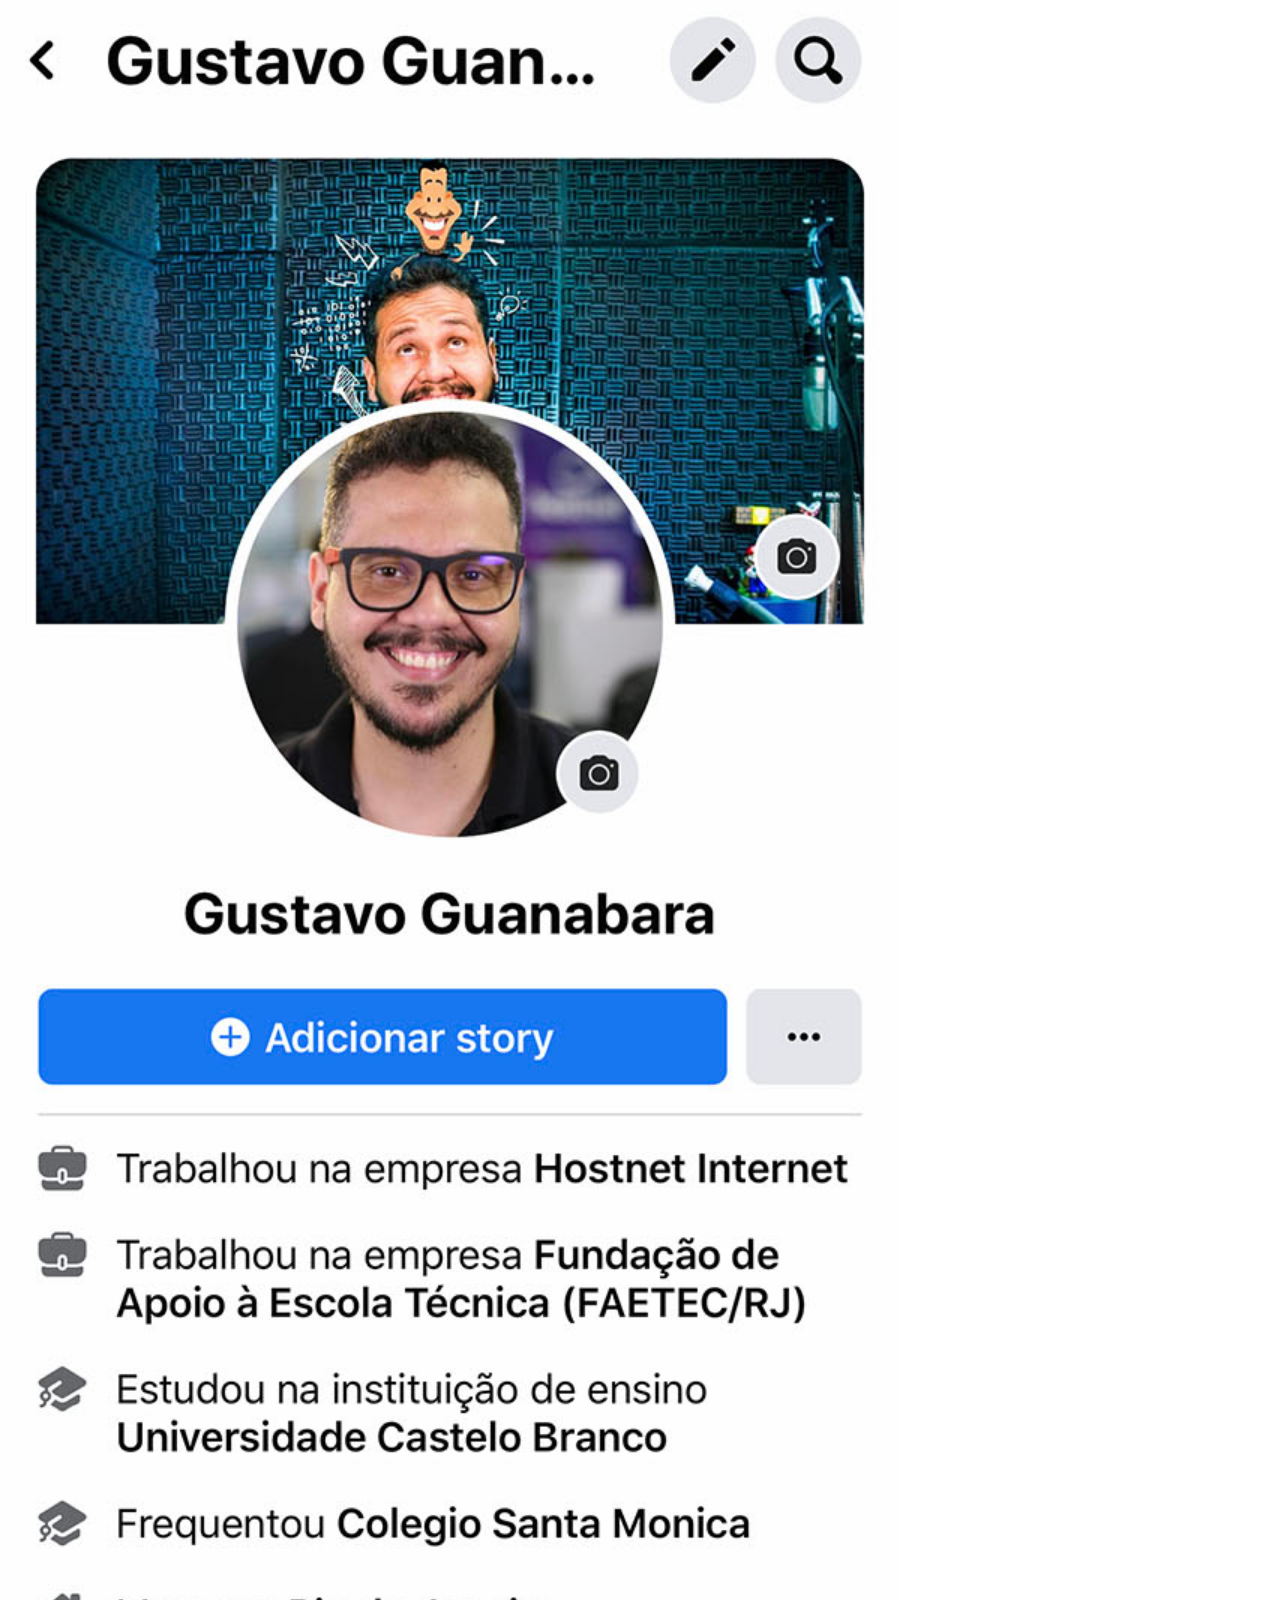
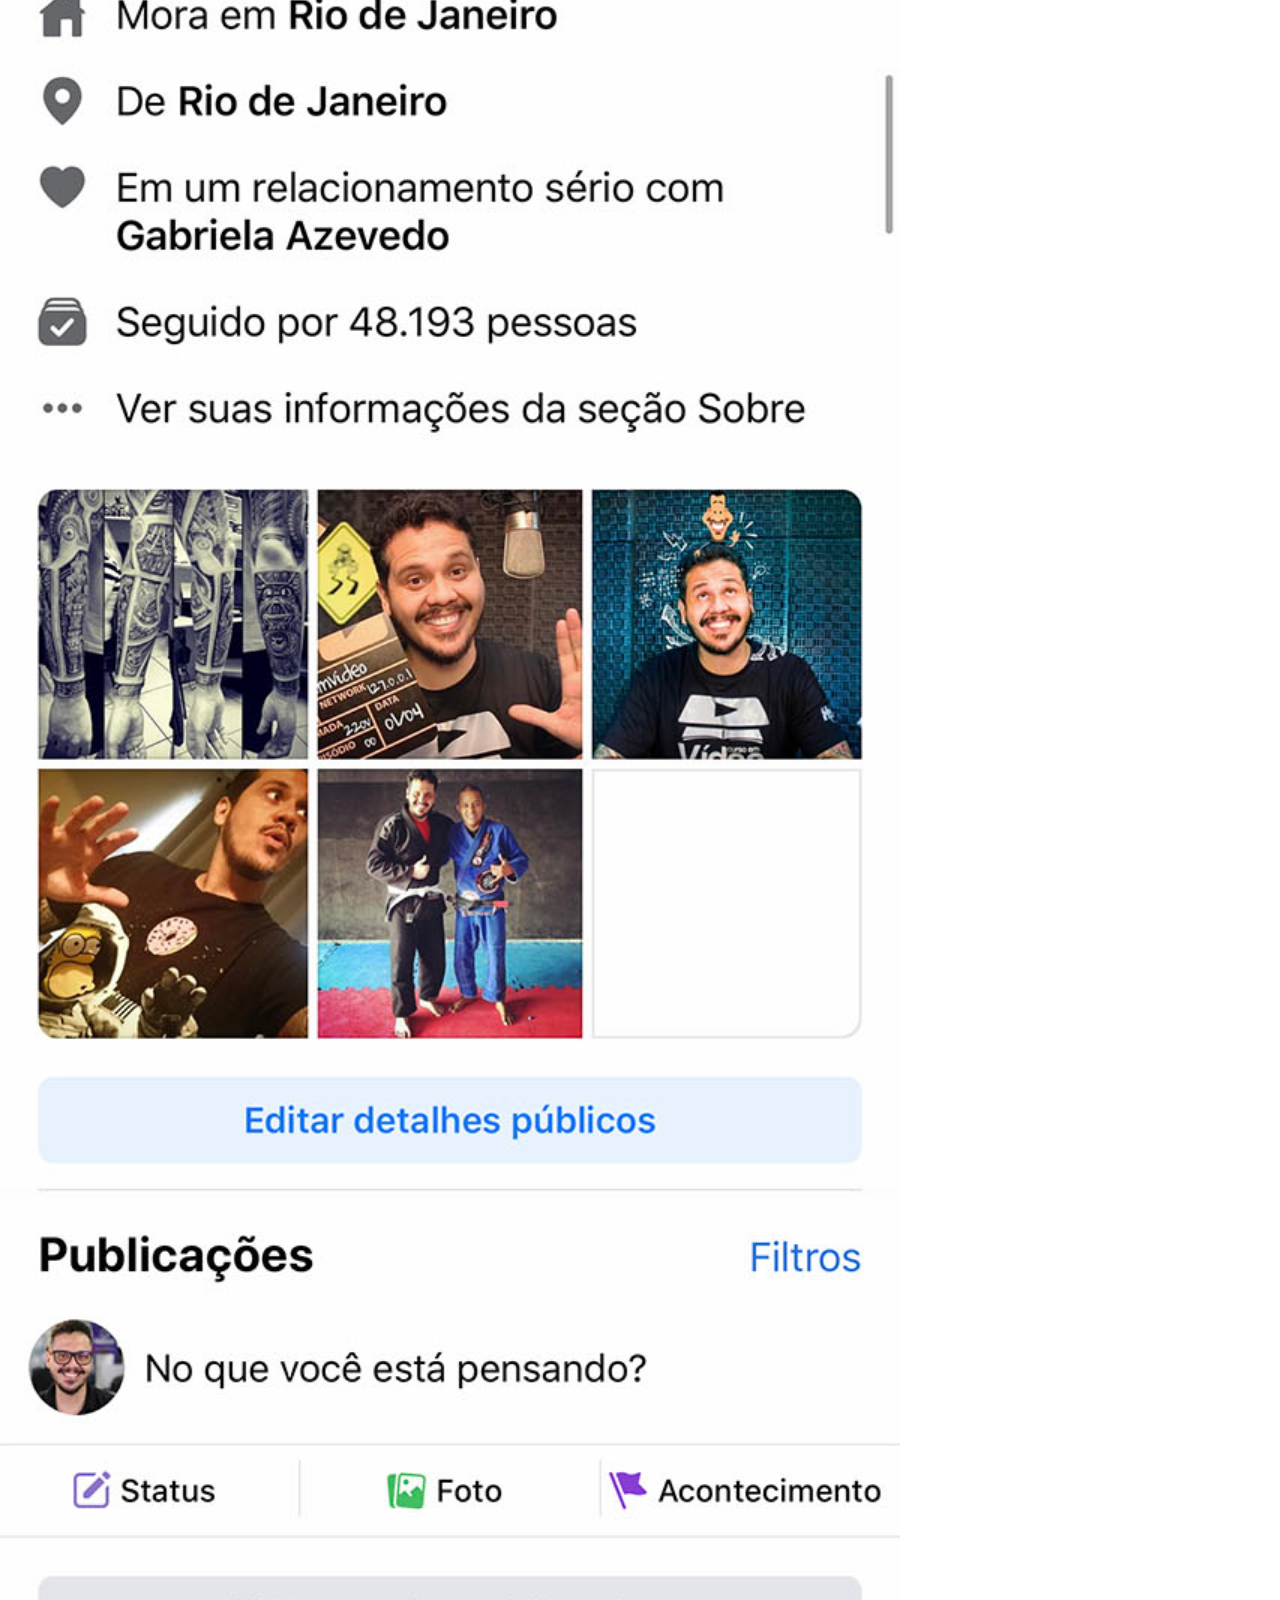
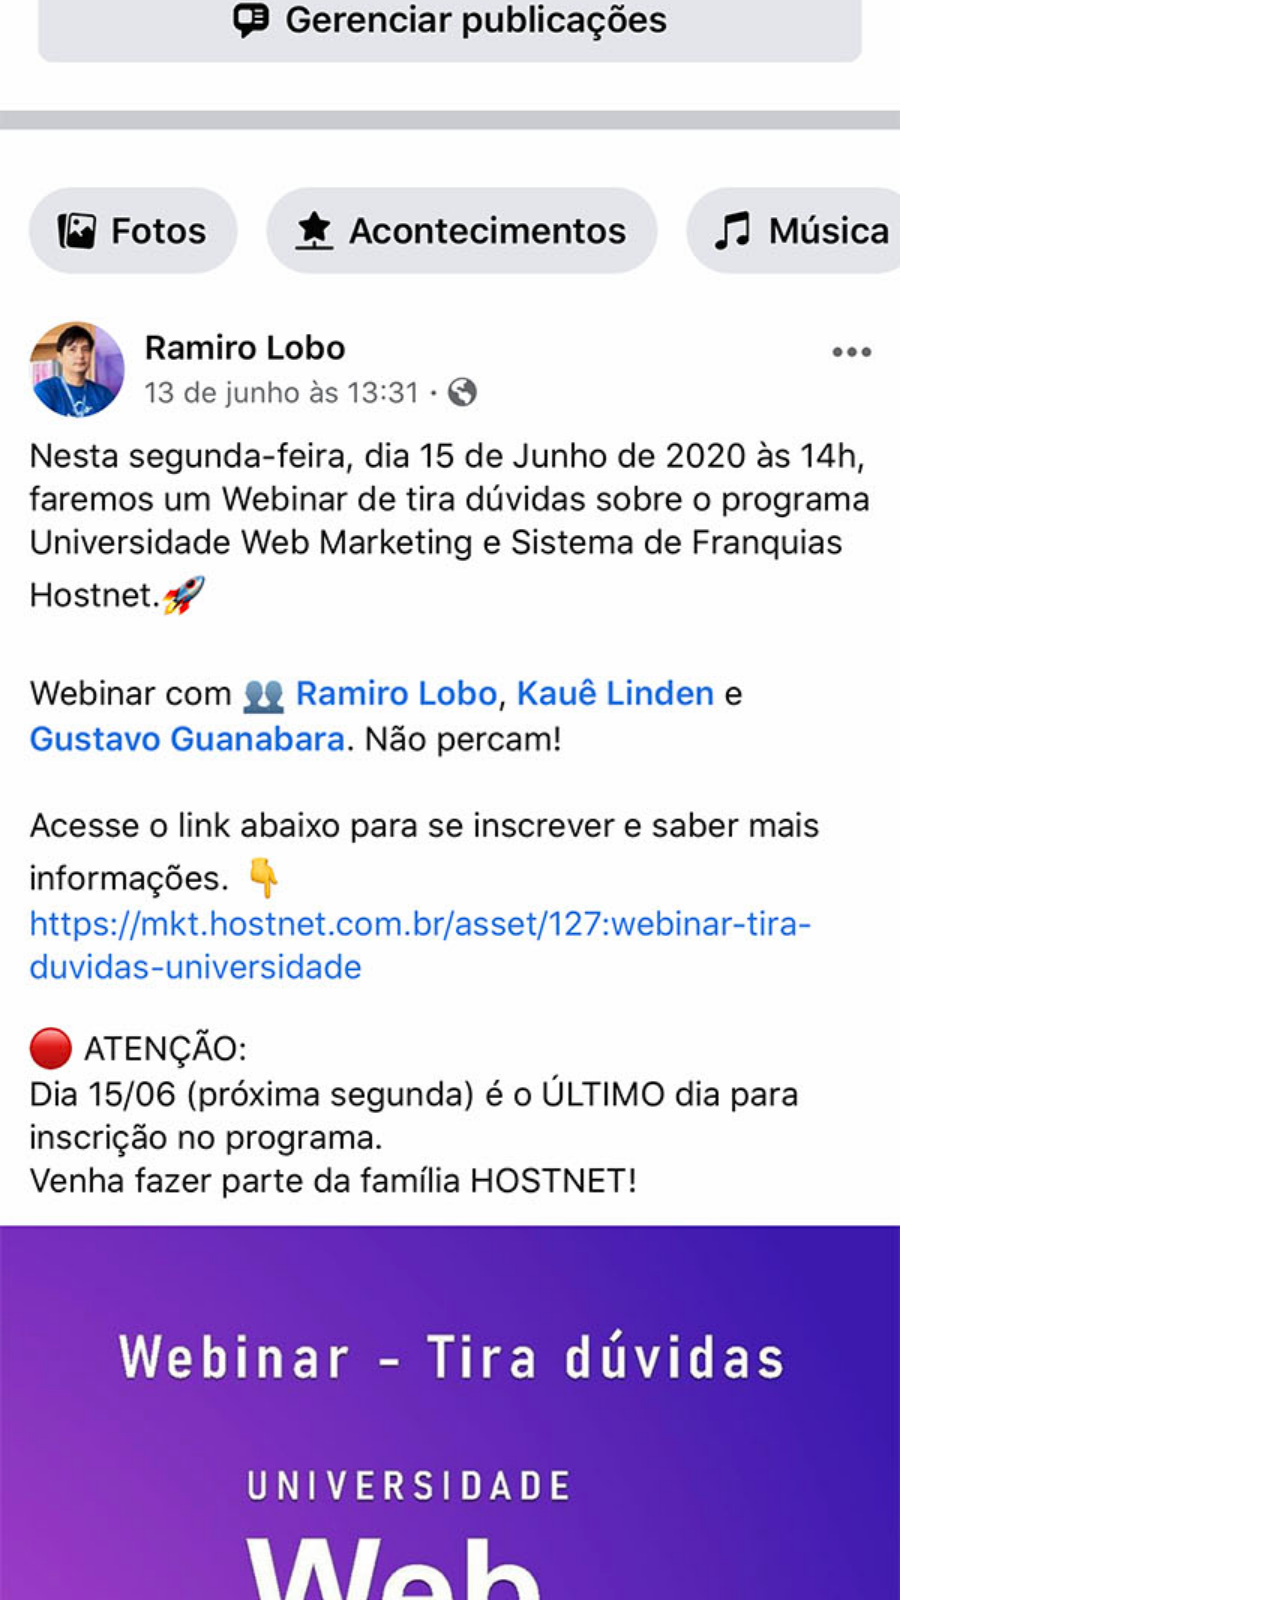
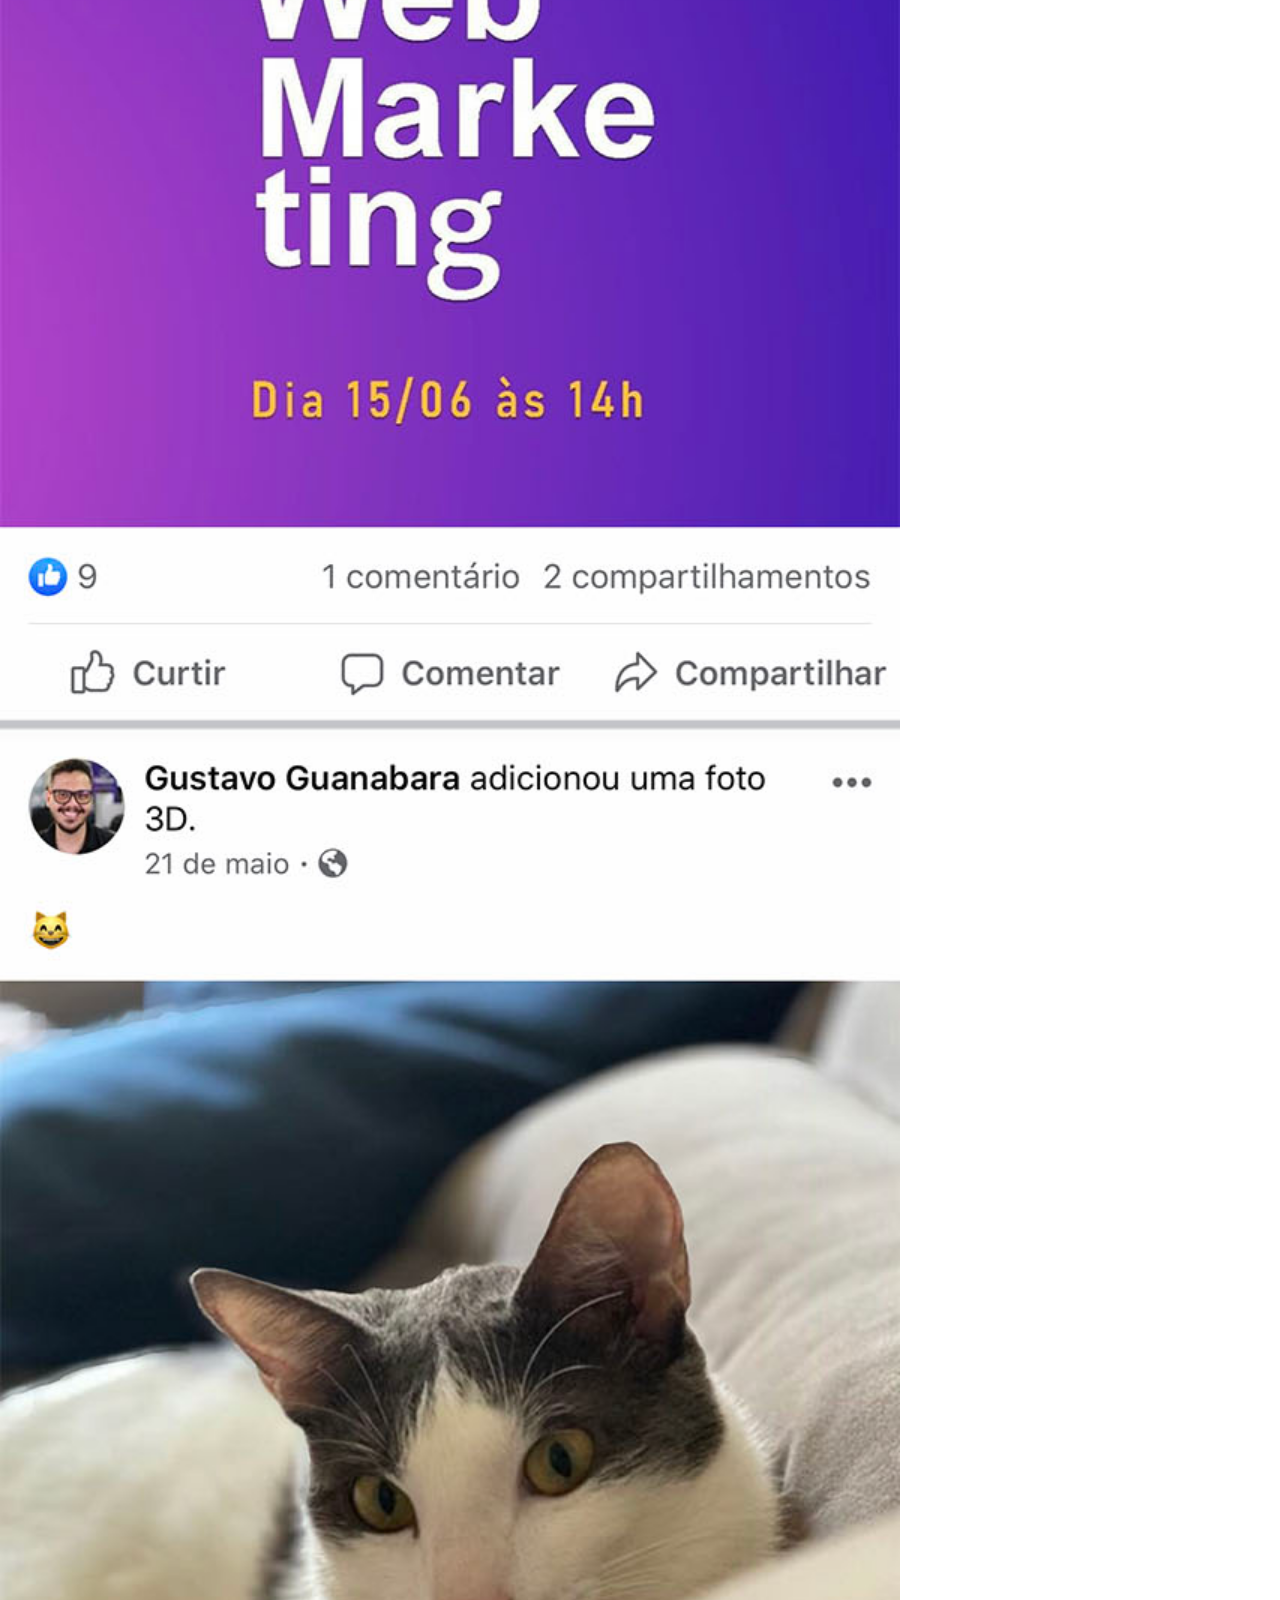
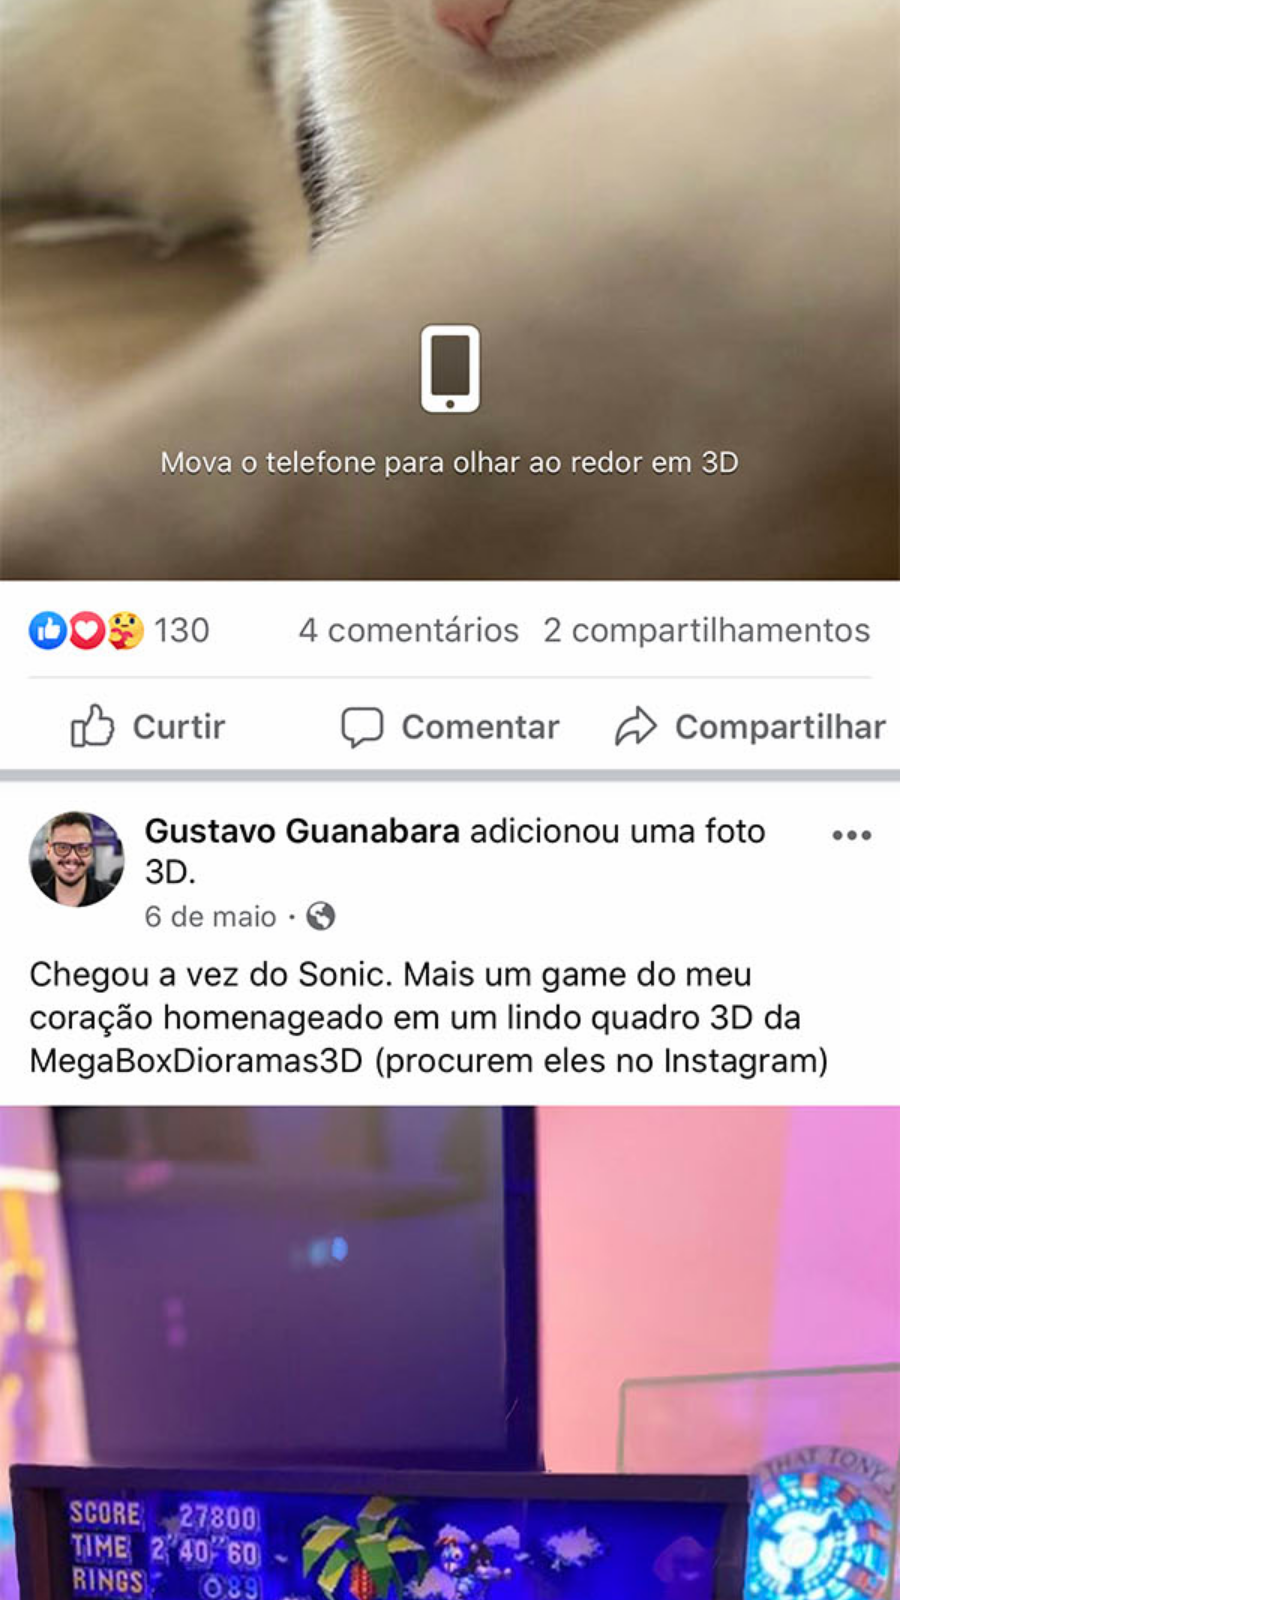
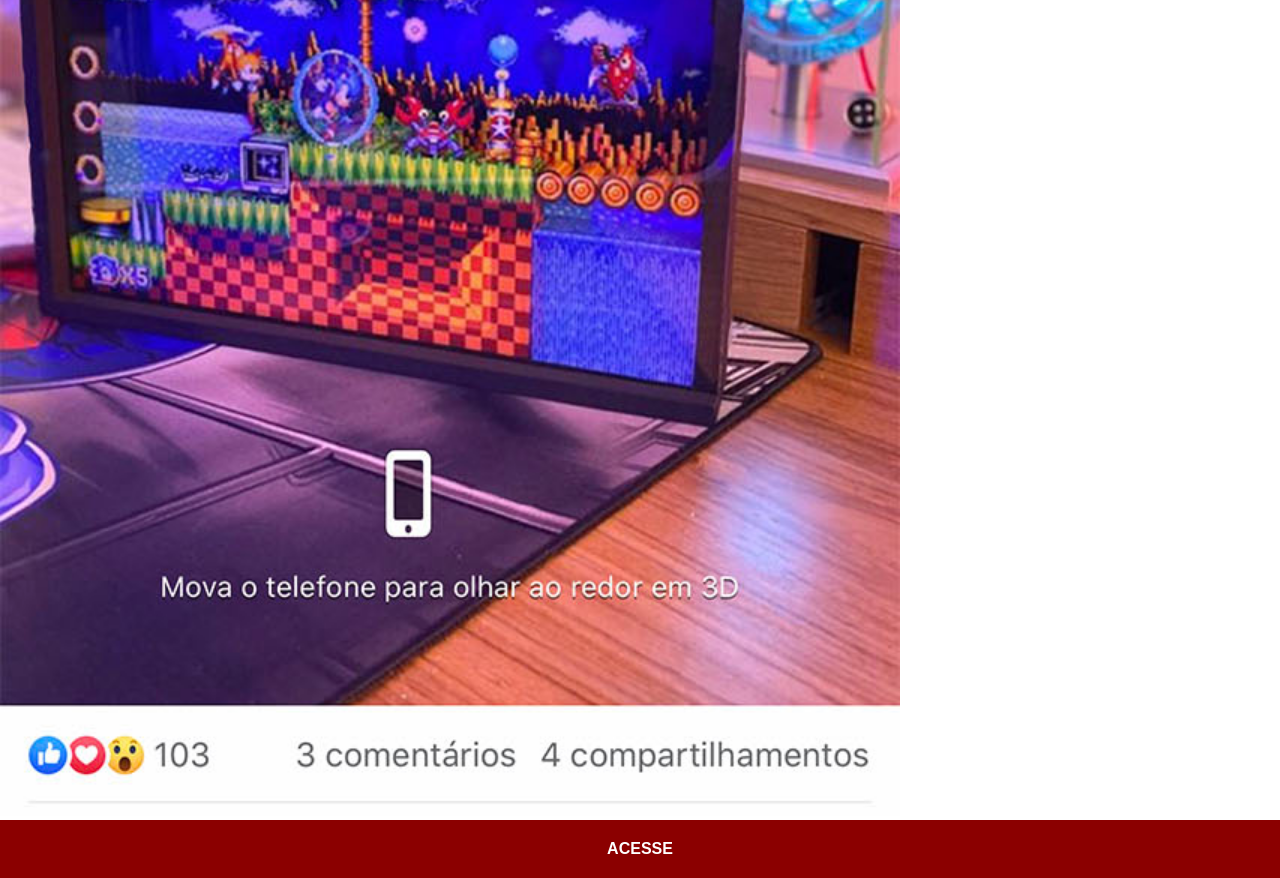
==== facebook.html @ 014473e2 "criei redes sociais" ====
<!DOCTYPE html>
<html lang="pt-BR">
<head>
    <meta charset="UTF-8">
    <meta name="viewport" content="width=device-width, initial-scale=1.0">
    <title>Facebook</title>
    <link rel="stylesheet" href="estilo/social.css">
</head>
<body>
     <img src="imagens/tela-facebook.jpg" alt="facebook" >
    <a href="https://www.facebook.com/noel.soares" target="_blank">ACESSE</a>
</body>
</html>
---- estilo/social.css ----
@charset UTF-8;

* {
            margin: 0;
            padding: 0;
            font-family: Arial, Helvetica, sans-serif;
        }
        ::-webkit-scrollbar {
            width: 0px;
            height: 0px;
        }
        img {
            width: 100vh;
        }
        a{
            display: block;
            background-color:darkred;
            padding: 20px;
            text-align: center;
            text-decoration: none;
            color: white;
            font-weight: bold;
        }
        a:hover{
            background-color: red;
        }
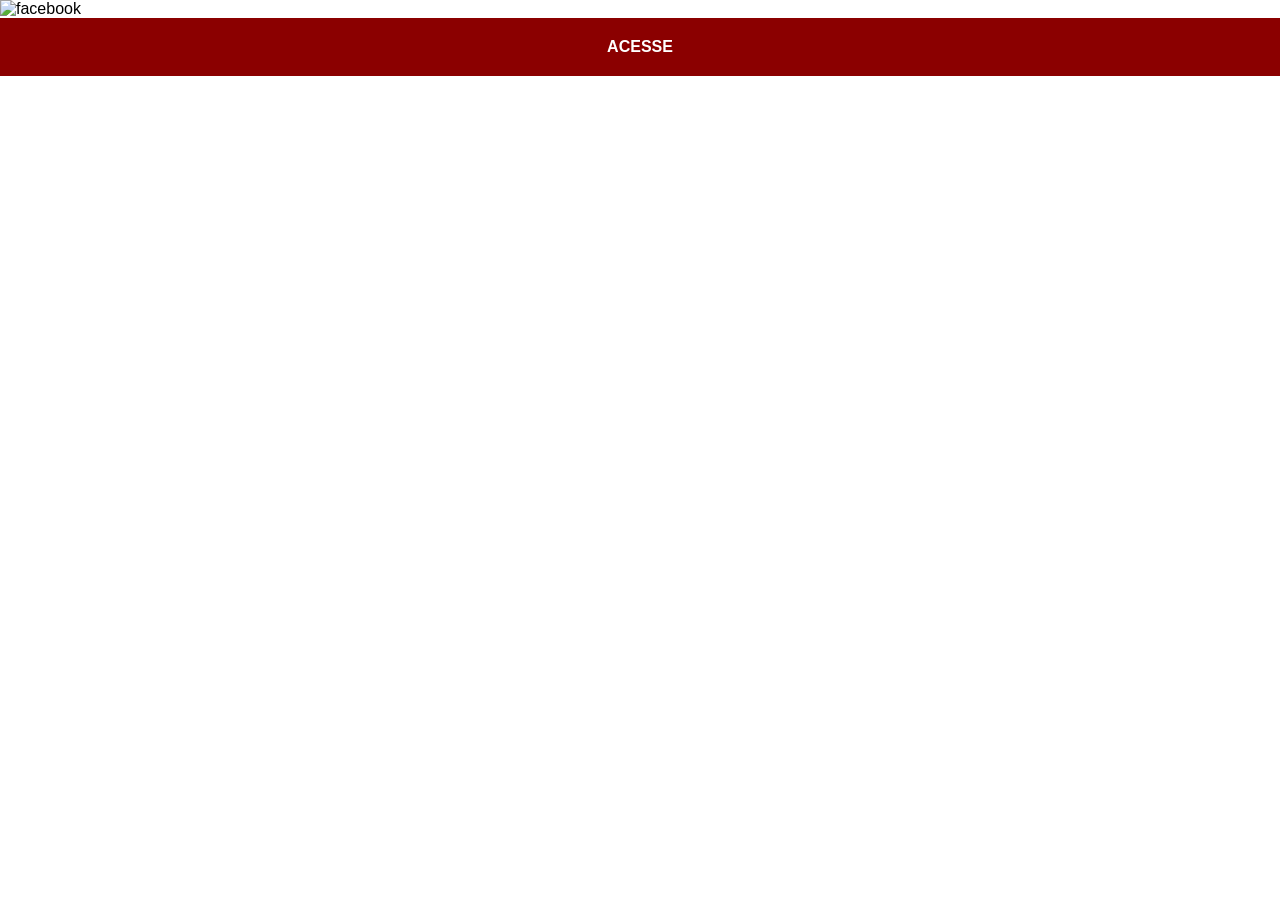
==== commit cb4b201c: "correcao" ====
--- a/facebook.html
+++ b/facebook.html
@@ -7,7 +7,7 @@
     <link rel="stylesheet" href="estilo/social.css">
 </head>
 <body>
-     <img src="imagens/tela-facebook.jpg" alt="facebook" >
+     <img src="imagens/tela-facebook.png" alt="facebook" >
     <a href="https://www.facebook.com/noel.soares" target="_blank">ACESSE</a>
 </body>
 </html>
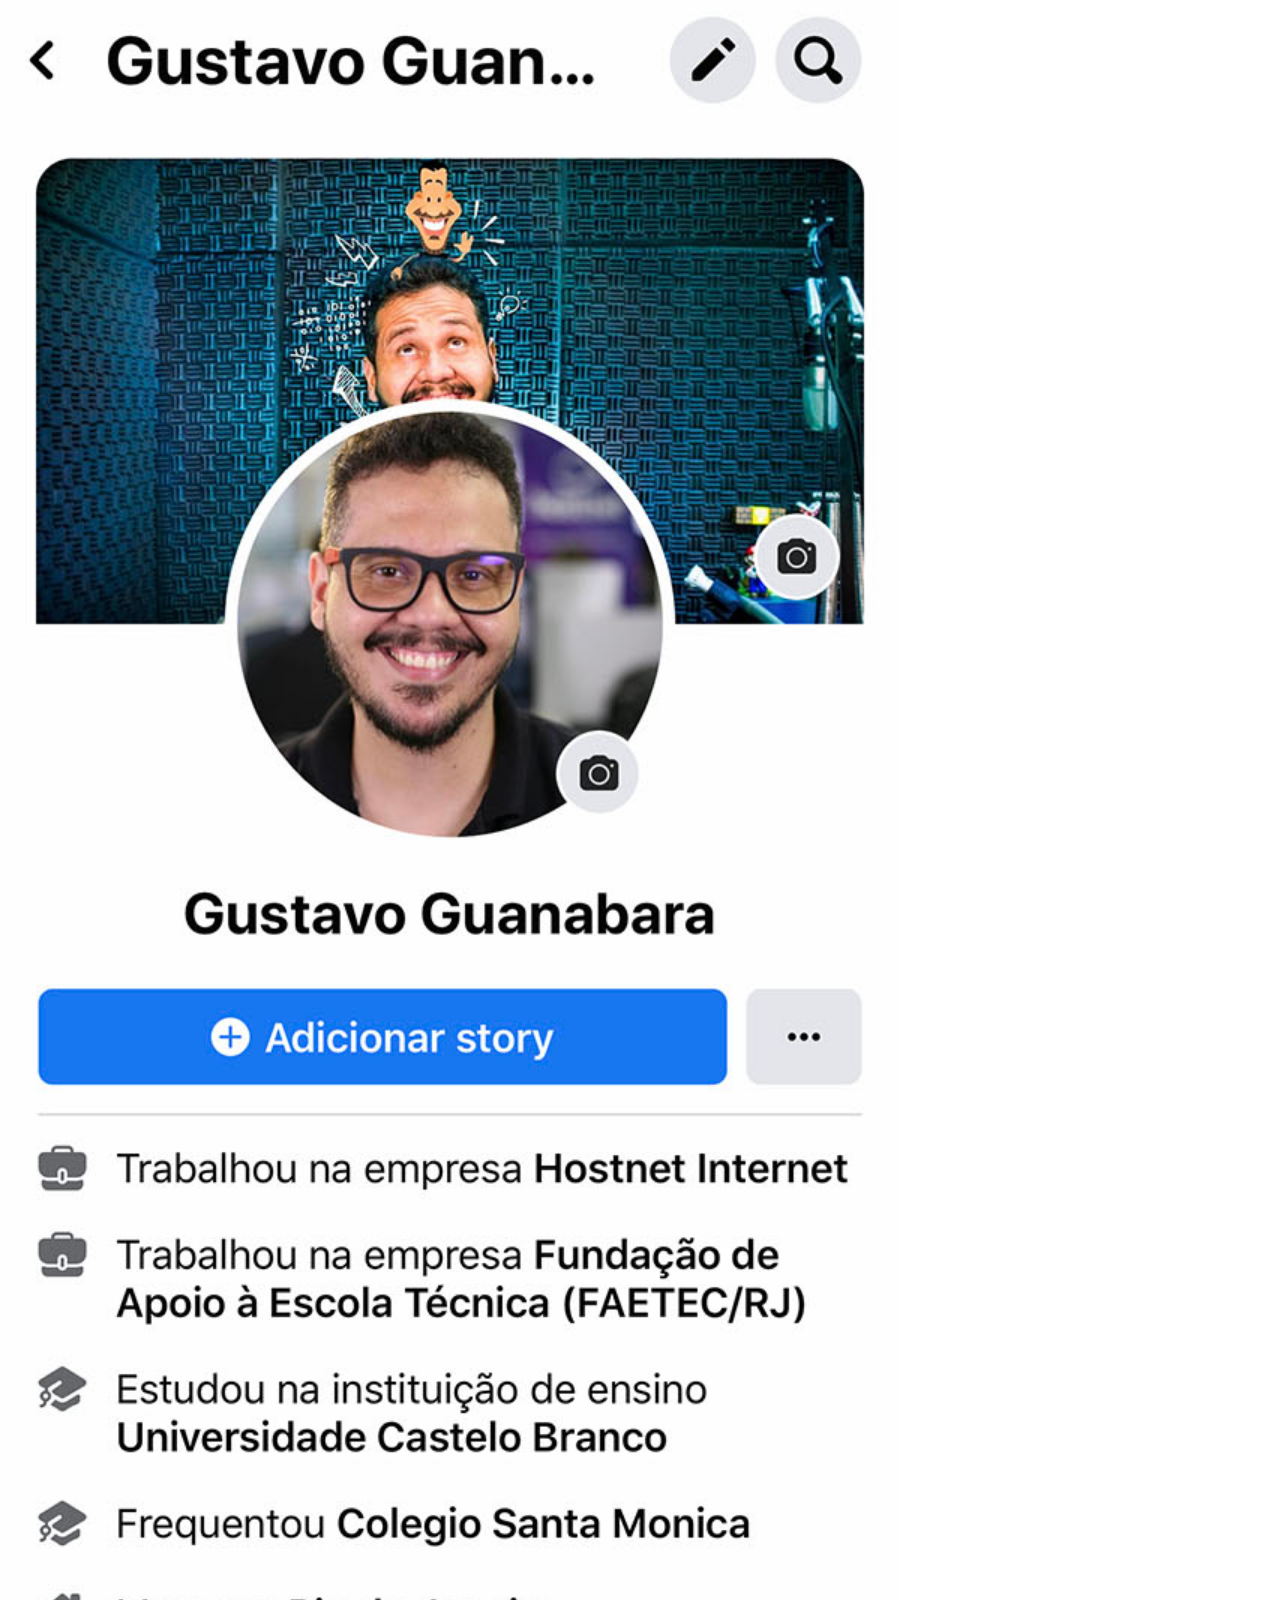
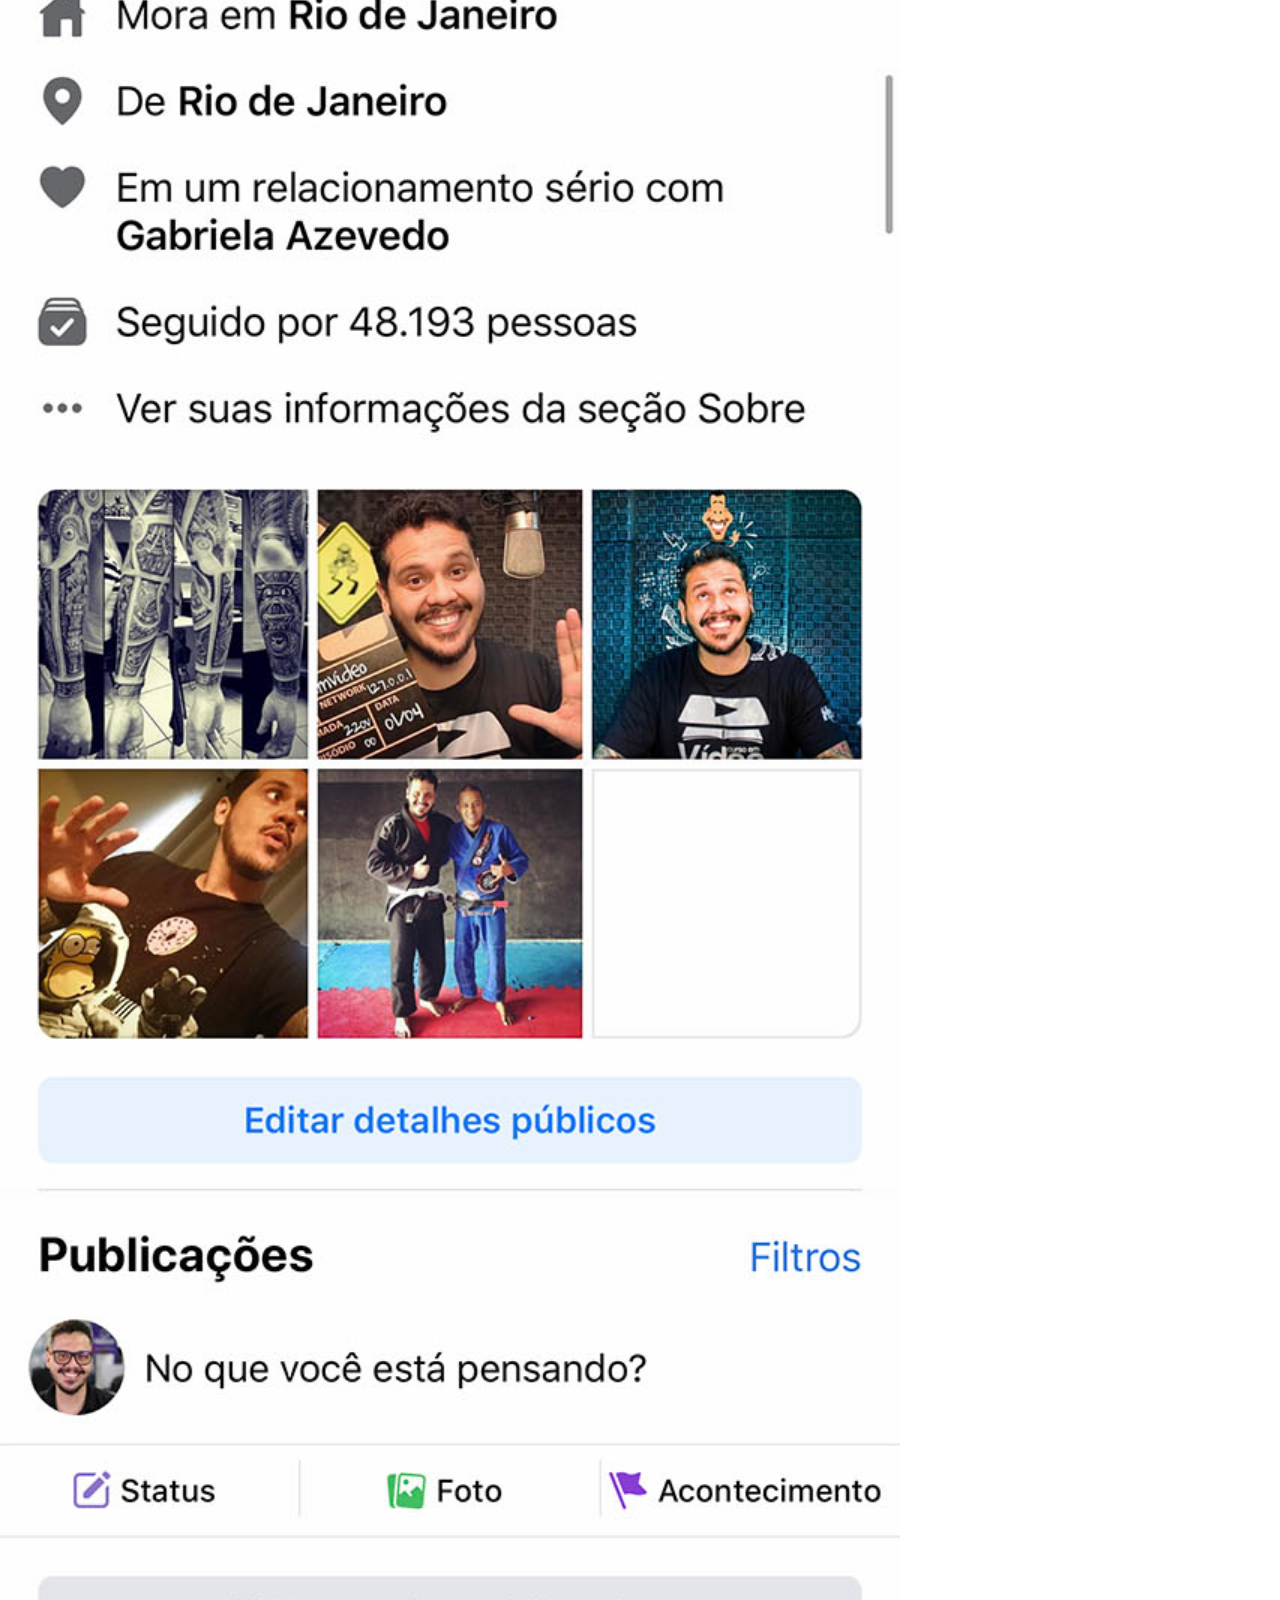
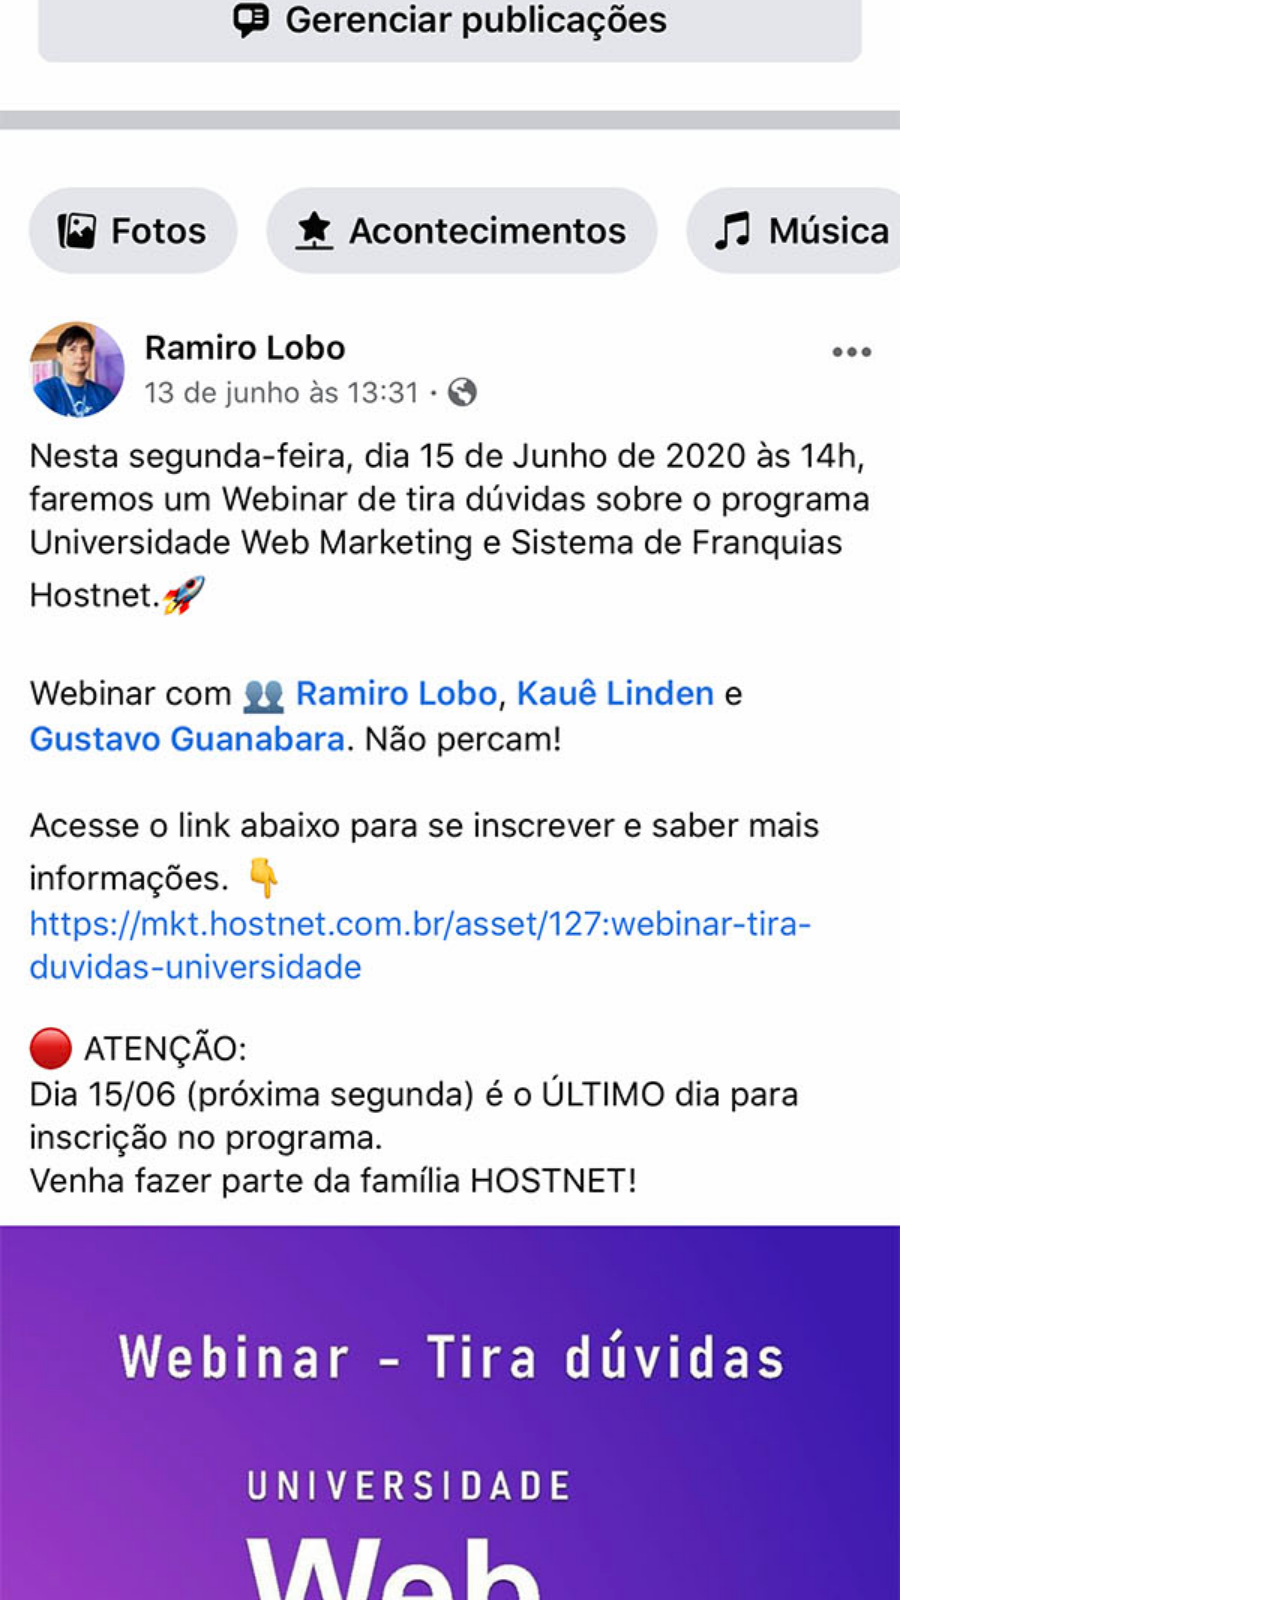
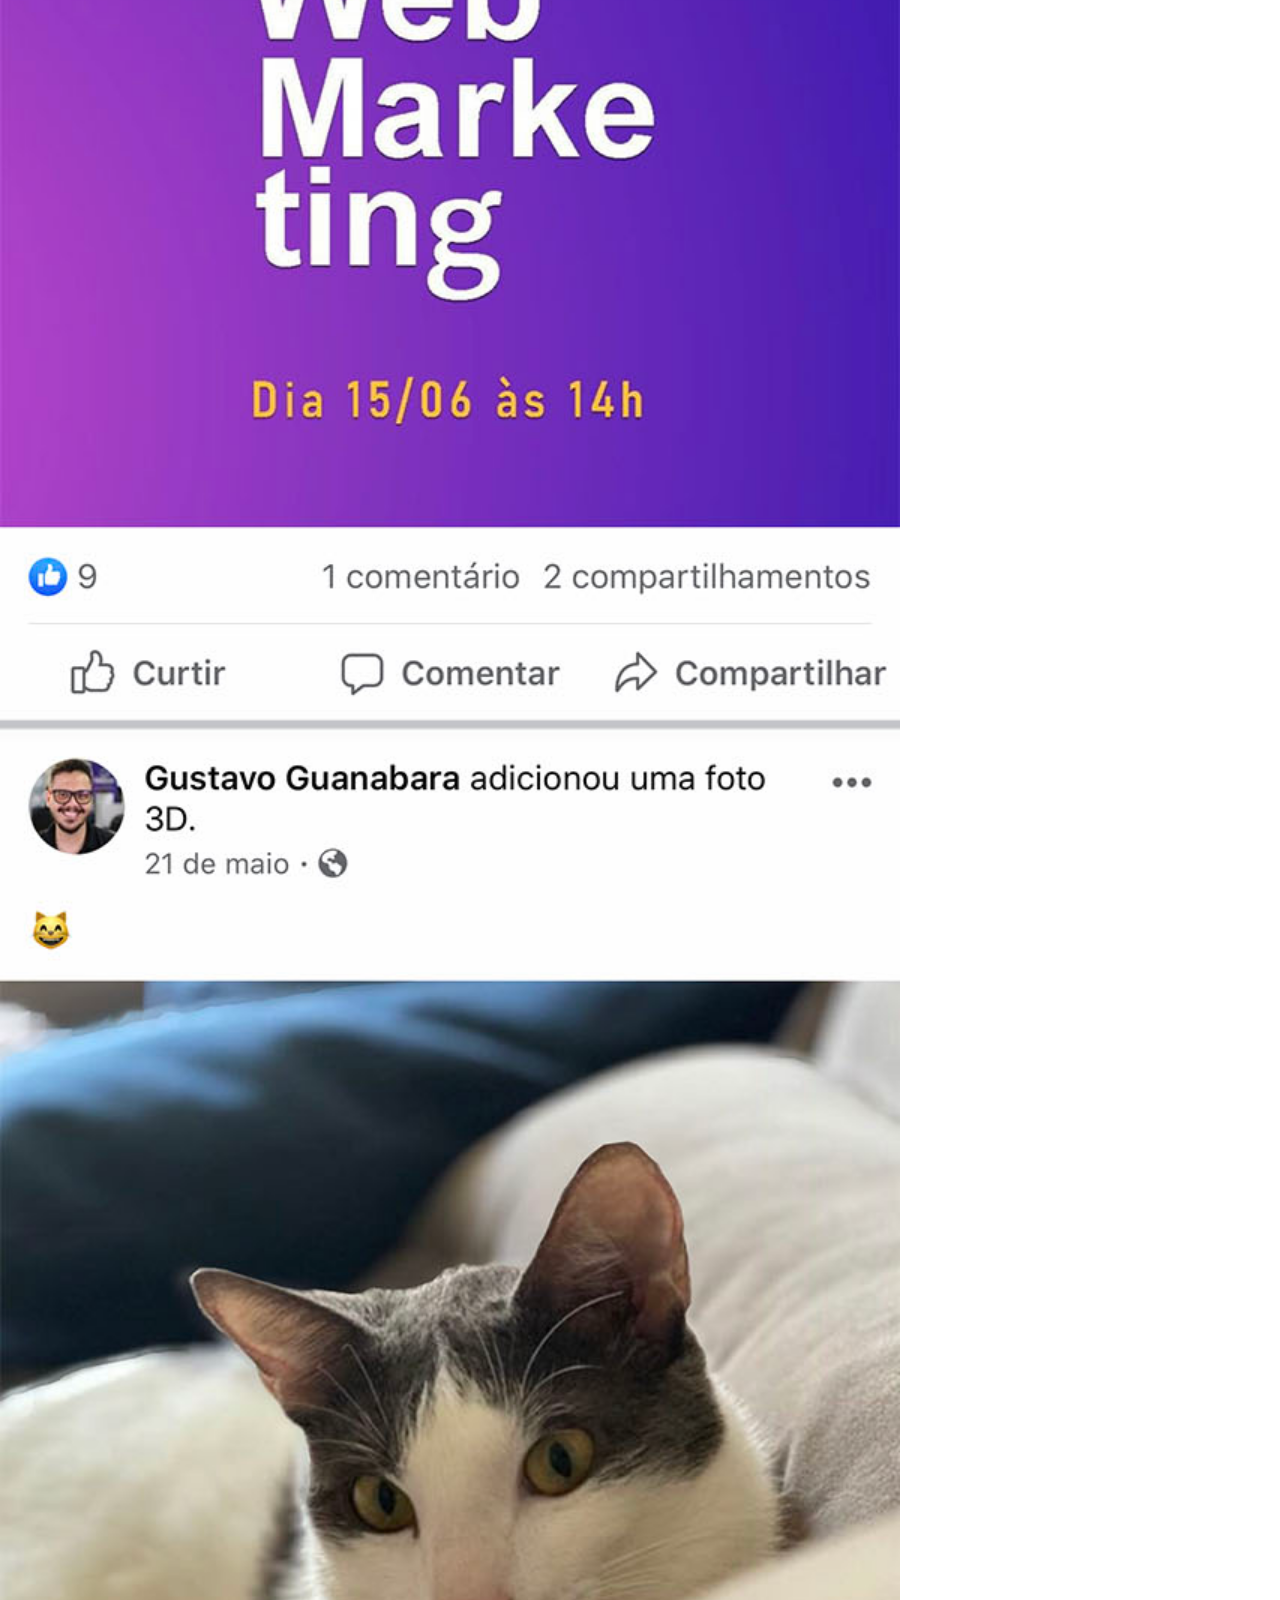
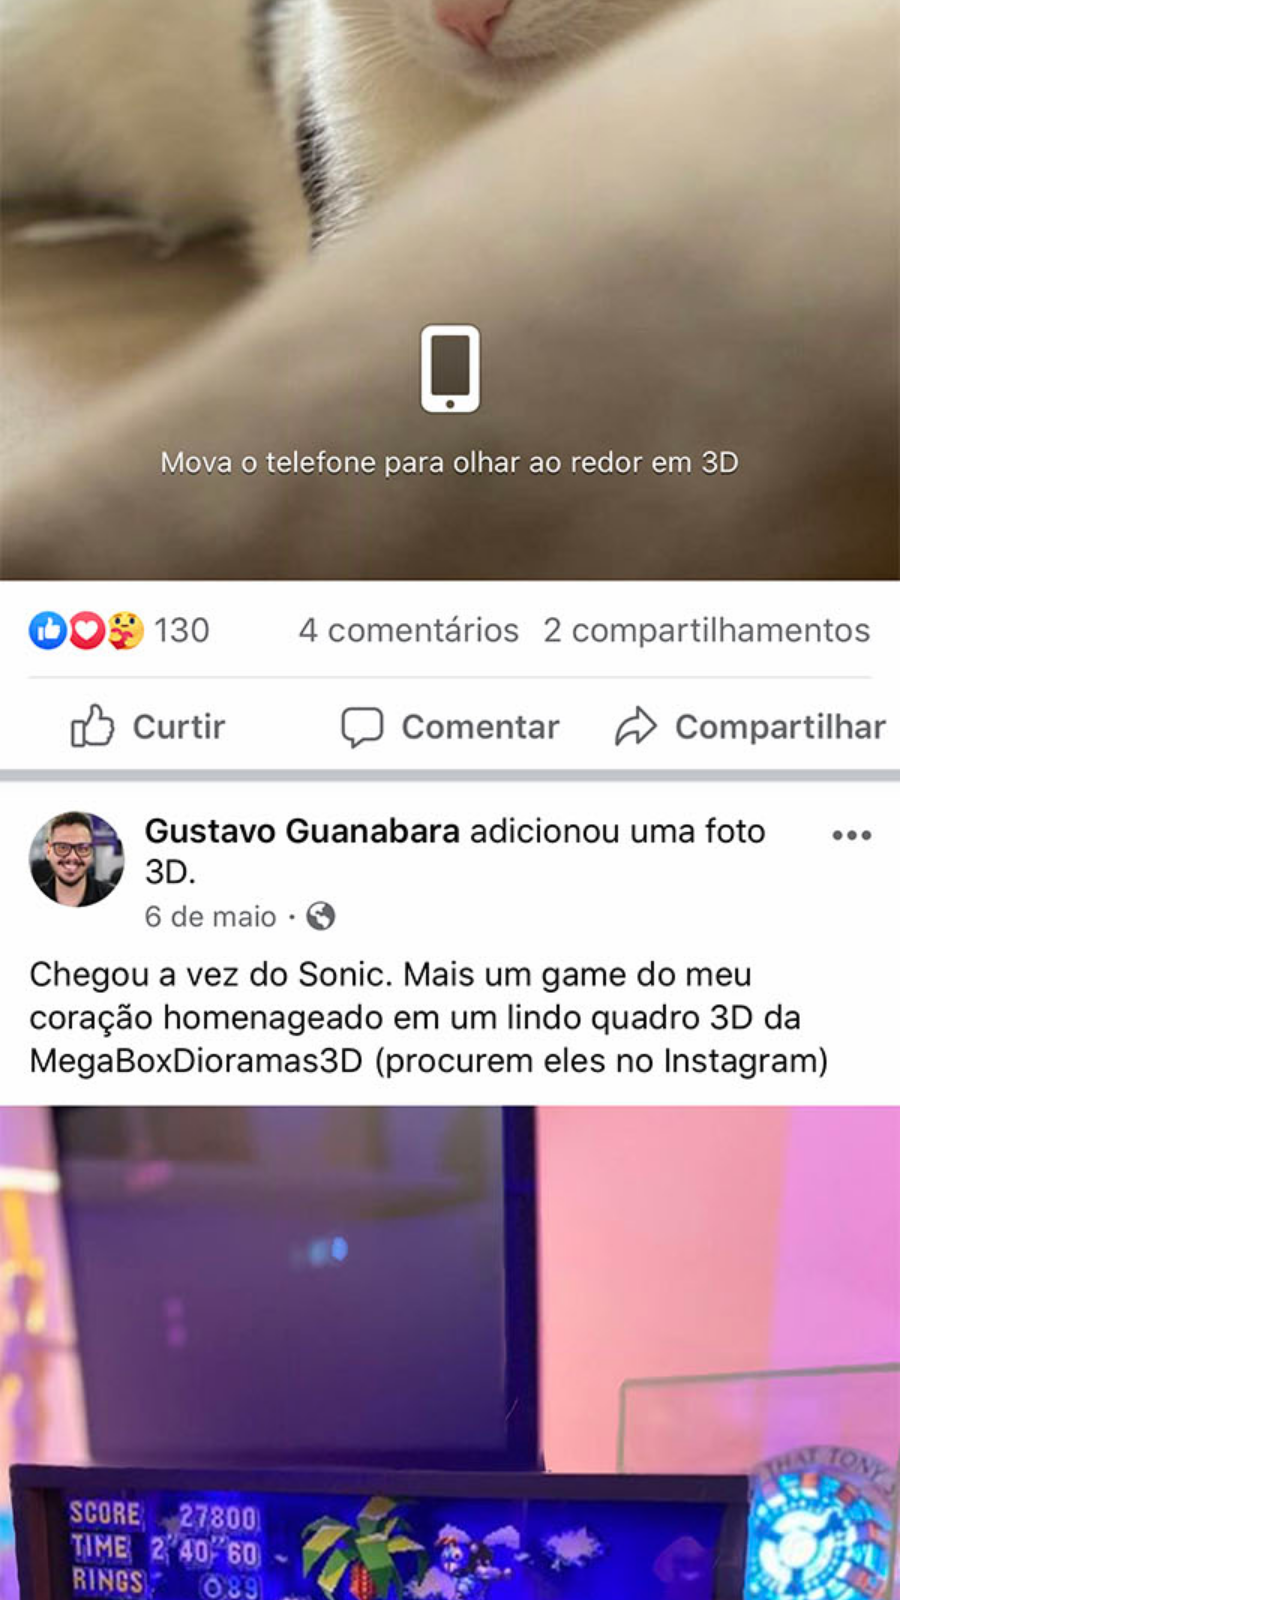
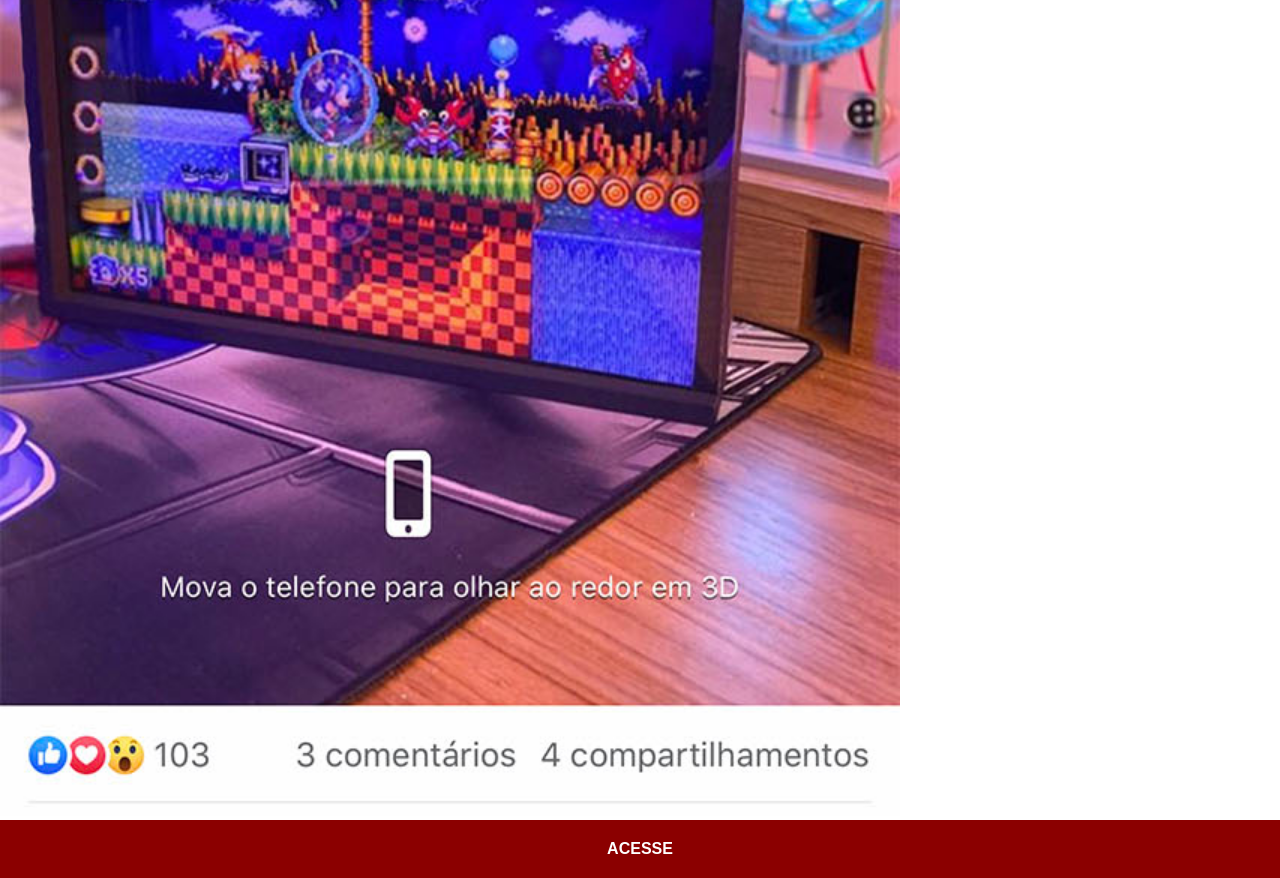
==== commit e539e320: "Update facebook.html" ====
--- a/facebook.html
+++ b/facebook.html
@@ -7,7 +7,7 @@
     <link rel="stylesheet" href="estilo/social.css">
 </head>
 <body>
-     <img src="imagens/tela-facebook.png" alt="facebook" >
+     <img src="imagens/tela-facebook.jpg" alt="facebook" >
     <a href="https://www.facebook.com/noel.soares" target="_blank">ACESSE</a>
 </body>
 </html>
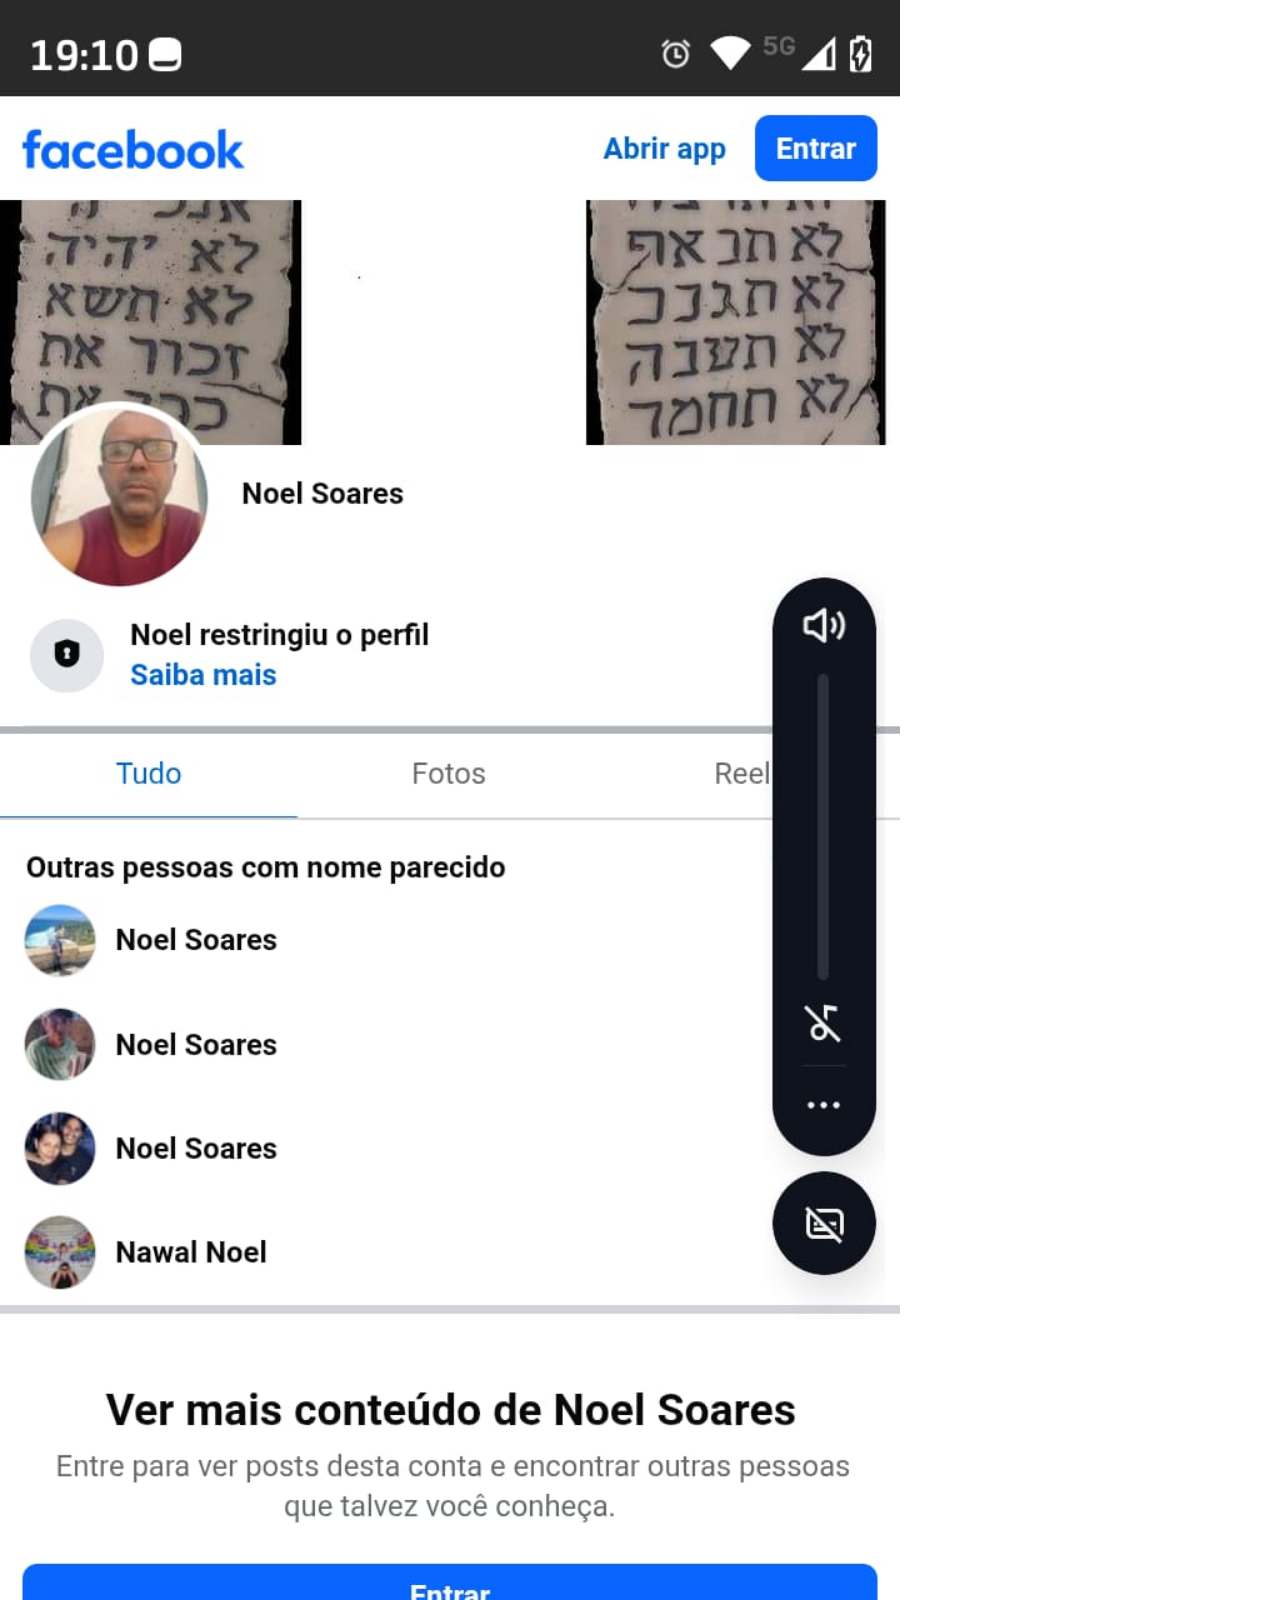
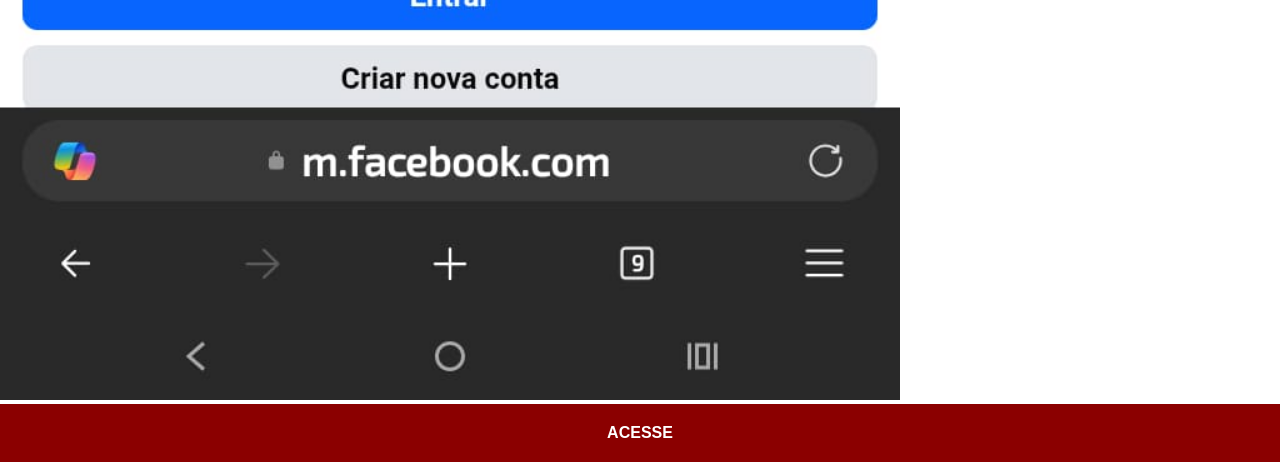
==== commit 4deccfe2: "atualizei facebook" ====
--- a/facebook.html
+++ b/facebook.html
@@ -7,7 +7,7 @@
     <link rel="stylesheet" href="estilo/social.css">
 </head>
 <body>
-     <img src="imagens/tela-facebook.jpg" alt="facebook" >
-    <a href="https://www.facebook.com/noel.soares" target="_blank">ACESSE</a>
+     <img src="imagens/tela-facebook1.jpeg" alt="facebook" >
+    <a href="https://m.facebook.com/noelsoares.norberto" target="_blank">ACESSE</a>
 </body>
 </html>
